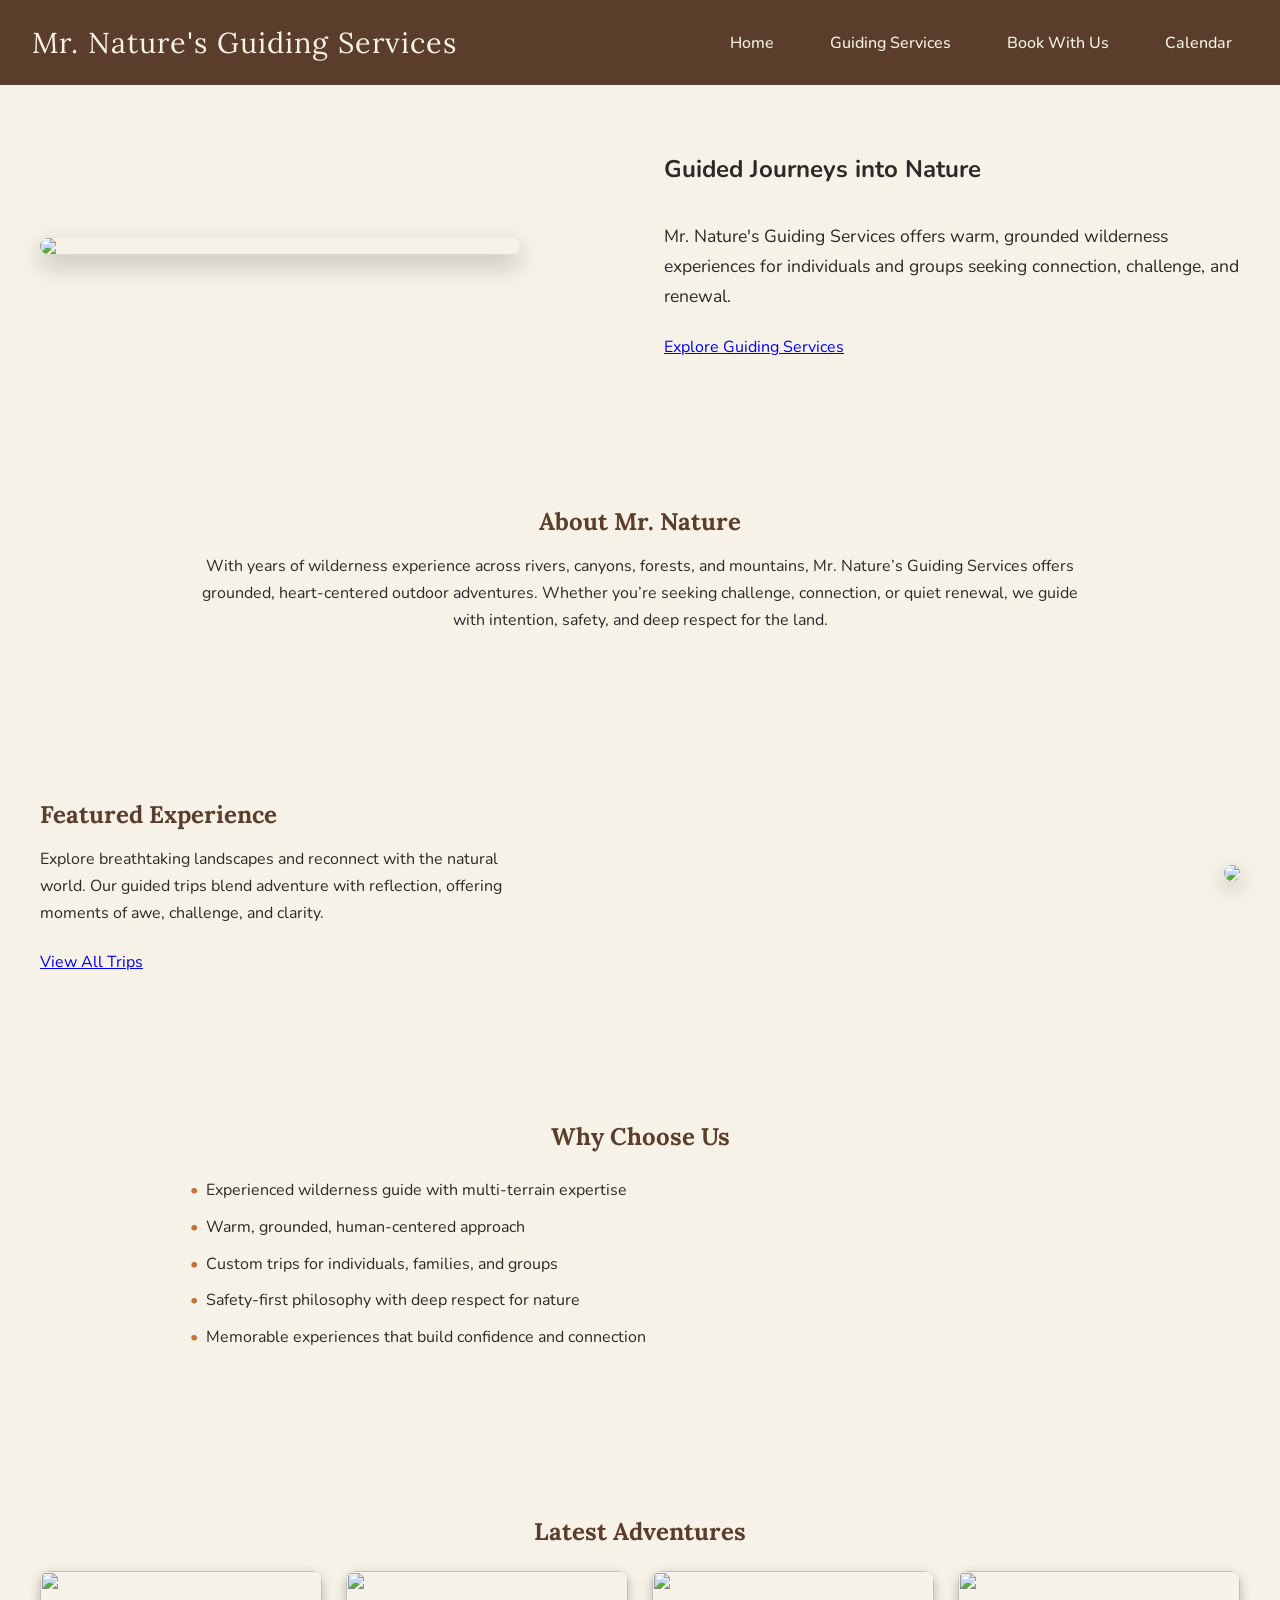
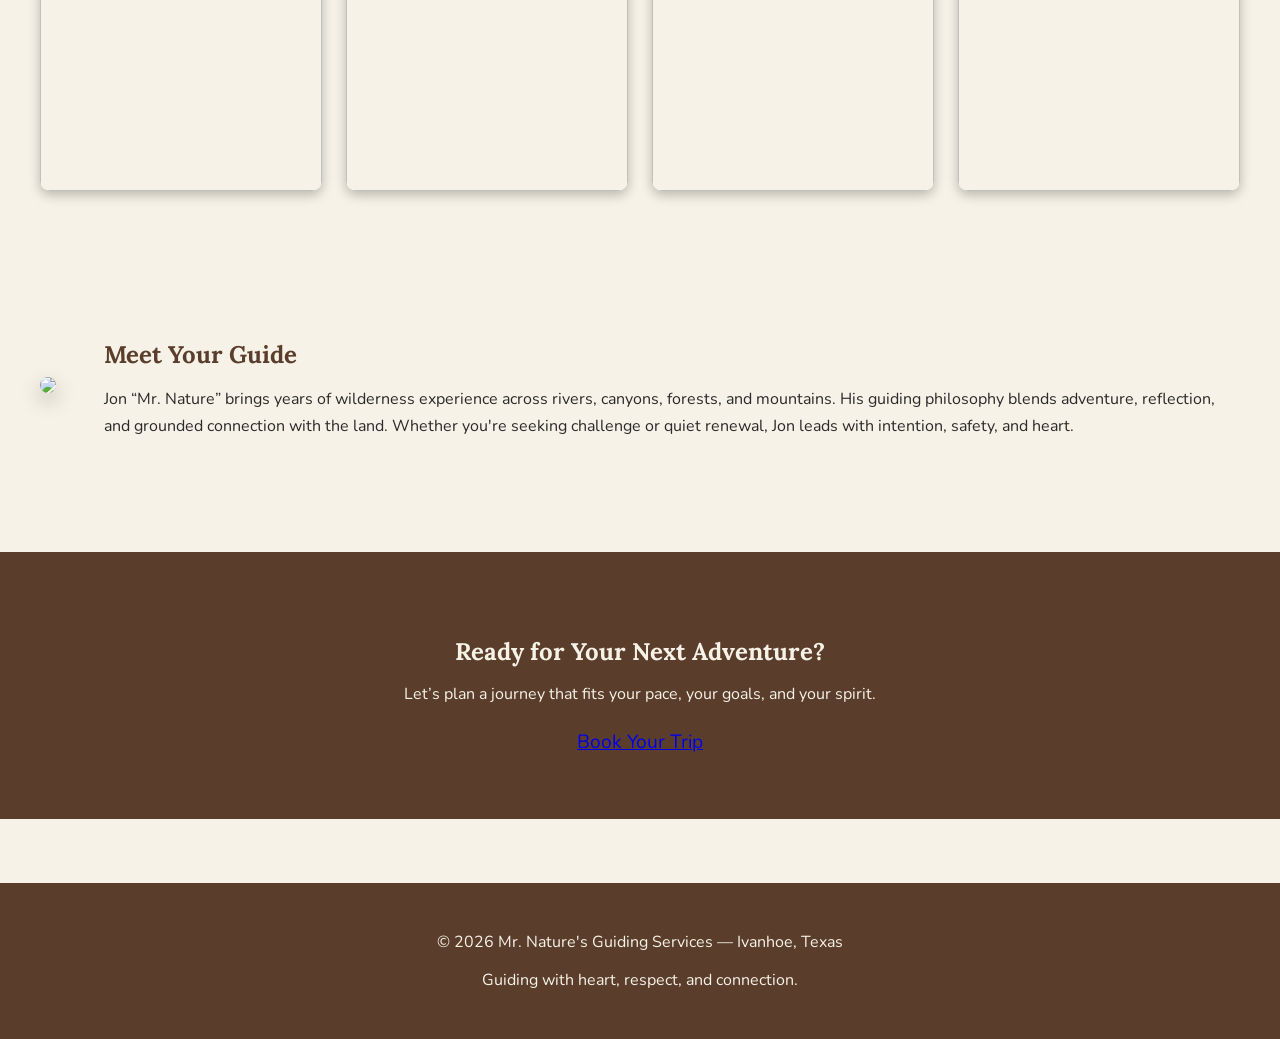
==== index.html @ 9bedf563 "Add files via upload" ====
<!DOCTYPE html>
<html lang="en">
<head>
    <meta charset="UTF-8">
    <meta name="viewport" content="width=device-width, initial-scale=1.0">
    <title>Mr. Nature's Guiding Services</title>

    <!-- Stylesheets -->
    <link rel="stylesheet" href="main.css">
    <style>
  
  :root {
    --clay: #C96F3A;
    --amber: #D89B2D;
    --warm-brown: #5A3E2B;
    --earth-olive: #7A8450;
    --cream: #F7F2E7;
    --charcoal: #2A2A2A;

    --font-header: 'Lora', serif;
    --font-body: 'Nunito', sans-serif;

    --space-1: 8px;
    --space-2: 16px;
    --space-3: 24px;
    --space-4: 32px;
    --space-5: 48px;
    --space-6: 64px;
  }
</style>
   <link href="https://fonts.googleapis.com/css2?family=Lora:wght@400;600&family=Nunito:wght@300;400;600&display=swap" rel="stylesheet">
</head>

<body>

<header class="header-warm">

    <nav class="main-nav">
        <div class="logo">Mr. Nature's Guiding Services</div>
        <ul class="nav-links">
            <li><a href="index.html">Home</a></li>
            <li><a href="guiding-services.html">Guiding Services</a></li>
            <li><a href="book.html">Book With Us</a></li>
            <li><a href="calendar.html">Calendar</a></li>
        </ul>
    </nav>
</header>
 <!-- Hero Section -->
  <section class="hero">
    <div class="hero-image-wrap">
      <img src="Assets/images/misc/Bee Flower.jpg" class="hero-image">
    </div>
    <div class="hero-content">
      <h1>Guided Journeys into Nature</h1>
      <p>Mr. Nature's Guiding Services offers warm, grounded wilderness experiences for individuals and groups seeking connection, challenge, and renewal.</p>
      <a href="guiding-services.html" class="btn-primary">Explore Guiding Services</a>
    </div>

    
  </section>
<section class="about">
  <h2>About Mr. Nature</h2>
  <p>
    With years of wilderness experience across rivers, canyons, forests, and mountains,
    Mr. Nature’s Guiding Services offers grounded, heart-centered outdoor adventures.
    Whether you’re seeking challenge, connection, or quiet renewal, we guide with
    intention, safety, and deep respect for the land.
  </p>
</section>
<section class="featured">
  <div class="featured-text">
    <h2>Featured Experience</h2>
    <p>
      Explore breathtaking landscapes and reconnect with the natural world.
      Our guided trips blend adventure with reflection, offering moments of awe,
      challenge, and clarity.
    </p>
    <a href="guiding-services.html" class="btn-primary">View All Trips</a>
  </div>

  <div class="featured-image-wrap">
    <img src="Assets/images/misc/Canoe Stack.jpg" class="featured-image">
  </div>
</section>
<section class="why-us">
  <h2>Why Choose Us</h2>
  <ul>
    <li>Experienced wilderness guide with multi‑terrain expertise</li>
    <li>Warm, grounded, human-centered approach</li>
    <li>Custom trips for individuals, families, and groups</li>
    <li>Safety-first philosophy with deep respect for nature</li>
    <li>Memorable experiences that build confidence and connection</li>
  </ul>
</section>
<section class="latest-adventures">
  <h2>Latest Adventures</h2>

  <div class="adventure-grid">
    <img src="Assets/images/misc/Grand Canyon Crew 1.jpg">
    <img src="Assets/images/misc/IMG_3882.JPEG">
    <img src="Assets/images/misc/IMG_3748.JPEG">
    <img src="Assets/images/misc/IMG_2224.JPEG">
  </div>
</section>
<section class="meet-guide">
  <div class="guide-image-wrap">
    <img src="Assets/images/misc/Water Canyon Headshot.jpg"  class="guide-image">
  </div>

  <div class="guide-text">
    <h2>Meet Your Guide</h2>
    <p>
      Jon “Mr. Nature” brings years of wilderness experience across rivers, canyons,
      forests, and mountains. His guiding philosophy blends adventure, reflection,
      and grounded connection with the land. Whether you're seeking challenge or
      quiet renewal, Jon leads with intention, safety, and heart.
    </p>
  </div>
</section>
<section class="cta-booking">
  <h2>Ready for Your Next Adventure?</h2>
  <p>Let’s plan a journey that fits your pace, your goals, and your spirit.</p>
  <a href="book.html" class="btn-primary cta-button">Book Your Trip</a>
</section>
<footer class="site-footer">
  <p>© 2026 Mr. Nature's Guiding Services — Ivanhoe, Texas</p>
  <p>Guiding with heart, respect, and connection.</p>
</footer>

</body>
</html>
---- main.css ----
/* ====== GLOBAL STYLES ====== */
body {
  margin: 0;
  font-family: var(--font-body);
  background: var(--cream);
  color: var(--charcoal);
}

/* ====== HEADER ====== */
header.header-warm {
  background: var(--warm-brown);
  padding: var(--space-3) var(--space-4);
  color: var(--cream);
}

/* ====== NAVIGATION ====== */
.main-nav {
  display: flex;
  justify-content: space-between;
  align-items: center;
}

.logo {
  font-family: var(--font-header);
  font-size: 1.8rem;
  color: var(--cream);
  letter-spacing: 1px;
}

.nav-links {
  list-style: none;
  display: flex;
  gap: var(--space-3);
  margin: 0;
  padding: 0;
}

.nav-links li a {
  font-family: var(--font-body);
  color: var(--cream);
  text-decoration: none;
  font-size: 1rem;
  font-weight: 500;
  padding: var(--space-1) var(--space-2);
  border-radius: 6px;
  transition: background 0.3s ease, color 0.3s ease;
}

.nav-links li a:hover {
  background: var(--clay);
  color: var(--cream);
}
/* ====== HERO SECTION ====== */
.hero {
  display: flex;
  align-items: center;
  justify-content: flex-start;
  max-width: 1200px;
  margin: 0 auto;
  padding: var(--space-5) var(--space-4);
  gap: var(--space-5);
}

.hero-image-wrap {
  flex: 1;
  display: flex;
  justify-content: flex-start;
}

.hero-image {
  width: 100%;
  max-width: 480px;
  max-height: 360px;
  object-fit: cover;
  border-radius: 12px;
  box-shadow: 0 10px 25px rgba(0,0,0,0.25);
}

.hero-content {
  flex: 1;
  display: flex;
  flex-direction: column;
  justify-content: flex-start;
}

.hero-title {
  font-family: var(--font-header);
  font-size: 2.6rem;
  color: var(--warm-brown);
  margin-bottom: var(--space-2);
}

.hero-content p {
  font-family: var(--font-body);
  font-size: 1.1rem;
  line-height: 1.7;
  margin-bottom: var(--space-3);
  color: var(--charcoal);
}
/* ====== ABOUT SECTION ====== */
.about {
  max-width: 900px;
  margin: var(--space-5) auto;
  padding: var(--space-4);
  text-align: center;
}

.about h2 {
  font-family: var(--font-header);
  color: var(--warm-brown);
  margin-bottom: var(--space-2);
}

.about p {
  font-family: var(--font-body);
  line-height: 1.7;
  color: var(--charcoal);
}


/* ====== FEATURED SECTION ====== */
.featured {
  display: flex;
  align-items: center;
  justify-content: space-between;
  max-width: 1200px;
  margin: var(--space-6) auto;
  padding: var(--space-4);
  gap: var(--space-4);
}

.featured-text {
  max-width: 500px;
}

.featured-text h2 {
  font-family: var(--font-header);
  color: var(--warm-brown);
  margin-bottom: var(--space-2);
}

.featured-text p {
  font-family: var(--font-body);
  line-height: 1.7;
  margin-bottom: var(--space-3);
}

.featured-image {
  max-width: 100%;
  max-height: 360px;
  object-fit: cover;
  border-radius: 12px;
  box-shadow: 0 8px 20px rgba(0,0,0,0.25);
}


/* ====== WHY US SECTION ====== */
.why-us {
  max-width: 900px;
  margin: var(--space-6) auto;
  padding: var(--space-4);
}

.why-us h2 {
  font-family: var(--font-header);
  color: var(--warm-brown);
  margin-bottom: var(--space-3);
  text-align: center;
}

.why-us ul {
  list-style: none;
  padding: 0;
  font-family: var(--font-body);
  line-height: 1.8;
}

.why-us li {
  margin-bottom: var(--space-1);
  padding-left: var(--space-2);
  position: relative;
}

.why-us li::before {
  content: "•";
  color: var(--clay);
  position: absolute;
  left: 0;
}
.latest-adventures {
  max-width: 1200px;
  margin: var(--space-6) auto;
  padding: var(--space-4);
  text-align: center;
}

.latest-adventures h2 {
  font-family: var(--font-header);
  color: var(--warm-brown);
  margin-bottom: var(--space-3);
}

.adventure-grid {
  display: grid;
  grid-template-columns: repeat(auto-fill, minmax(280px, 1fr));
  gap: var(--space-3);
}

.adventure-grid img {
  width: 100%;
  height: 220px;
  object-fit: cover;
  border-radius: 10px;
  box-shadow: 0 4px 12px rgba(0,0,0,0.25);
}
.meet-guide {
  max-width: 1200px;
  margin: var(--space-6) auto;
  padding: var(--space-4);
  display: flex;
  align-items: center;
  gap: var(--space-5);
}

.guide-image {
  width: 100%;
  max-width: 360px;
  border-radius: 12px;
  box-shadow: 0 8px 20px rgba(0,0,0,0.25);
}

.guide-text h2 {
  font-family: var(--font-header);
  color: var(--warm-brown);
  margin-bottom: var(--space-2);
}

.guide-text p {
  font-family: var(--font-body);
  line-height: 1.7;
  color: var(--charcoal);
}
.cta-booking {
  text-align: center;
  background: var(--earth-olive);
  color: var(--cream);
  padding: var(--space-6) var(--space-4);
  margin-top: var(--space-6);
}

.cta-booking h2 {
  font-family: var(--font-header);
  margin-bottom: var(--space-2);
}

.cta-booking p {
  font-family: var(--font-body);
  margin-bottom: var(--space-3);
}

.cta-button {
  padding: var(--space-2) var(--space-4);
  font-size: 1.2rem;
}
.site-footer {
  text-align: center;
  padding: var(--space-4);
  background: var(--warm-brown);
  color: var(--cream);
  margin-top: var(--space-6);
  font-family: var(--font-body);
}
/* SERVICES HERO */
.services-hero {
  text-align: center;
  padding: var(--space-5);
  background: var(--earth-olive);
  color: var(--cream);
}

.services-hero h1 {
  font-family: var(--font-header);
  font-size: 2.6rem;
  margin-bottom: var(--space-2);
}

.services-hero p {
  font-family: var(--font-body);
  font-size: 1.2rem;
}

/* SERVICE BLOCKS */
.service-block {
  max-width: 1200px;
  margin: var(--space-6) auto;
  padding: var(--space-4);
  display: flex;
  gap: var(--space-5);
  align-items: center;
}

.service-image-wrap {
  flex: 1;
}

.service-image {
  width: 100%;
  max-width: 360px;
  border-radius: 12px;
  box-shadow: 0 8px 20px rgba(0,0,0,0.25);
}

.service-text {
  flex: 2;
}

.service-text h2 {
  font-family: var(--font-header);
  color: var(--warm-brown);
  margin-bottom: var(--space-2);
}

.service-text p {
  font-family: var(--font-body);
  line-height: 1.7;
  margin-bottom: var(--space-3);
}

/* PRICING TABLE */
.pricing-table {
  width: 100%;
  border-collapse: collapse;
  margin-bottom: var(--space-3);
}

.pricing-table th,
.pricing-table td {
  border: 1px solid var(--earth-olive);
  padding: var(--space-2);
  text-align: left;
}

.pricing-table th {
  background: var(--earth-olive);
  color: var(--cream);
}

/* CTA (shared) */
.cta-booking {
  text-align: center;
  background: var(--warm-brown);
  color: var(--cream);
  padding: var(--space-6) var(--space-4);
  margin-top: var(--space-6);
}

.cta-booking h2 {
  font-family: var(--font-header);
  margin-bottom: var(--space-2);
}

.cta-booking p {
  font-family: var(--font-body);
  margin-bottom: var(--space-3);
}

.cta-button {
  padding: var(--space-2) var(--space-4);
  font-size: 1.2rem;
}
/* ====== BOOKING PAGE ====== */

.booking-hero {
  text-align: center;
  padding: var(--space-6) var(--space-4);
  background: var(--earth-olive);
  color: var(--cream);
  border-bottom: 4px solid var(--warm-brown);
}

.booking-intro {
  max-width: 900px;
  margin: var(--space-5) auto;
  padding: var(--space-4);
  text-align: center;
  font-family: var(--font-body);
  line-height: 1.7;
  color: var(--charcoal);
}

.booking-form-section {
  max-width: 900px;
  margin: var(--space-6) auto;
  padding: var(--space-4);
  background: var(--cream);
  border-radius: 12px;
  box-shadow: 0 6px 18px rgba(0,0,0,0.12);
}

.booking-form h2 {
  font-family: var(--font-header);
  color: var(--warm-brown);
  margin-bottom: var(--space-3);
}

.booking-form label {
  display: block;
  margin-top: var(--space-3);
  font-weight: 600;
  color: var(--warm-brown);
}

.booking-form input,
.booking-form select,
.booking-form textarea {
  width: 100%;
  padding: var(--space-2);
  margin-top: var(--space-1);
  border: 2px solid var(--earth-olive);
  border-radius: 8px;
  font-family: var(--font-body);
  background: var(--cream);
}

.booking-form button {
  margin-top: var(--space-4);
  padding: var(--space-2) var(--space-4);
  font-size: 1.2rem;
}
/* ====== CALENDAR PAGE ====== */

.calendar-hero {
  text-align: center;
  padding: var(--space-6) var(--space-4);
  background: var(--earth-olive);
  color: var(--cream);
  border-bottom: 4px solid var(--warm-brown);
}

.calendar-intro {
  max-width: 900px;
  margin: var(--space-5) auto;
  padding: var(--space-4);
  text-align: center;
  font-family: var(--font-body);
  line-height: 1.7;
}

.calendar-legend {
  max-width: 600px;
  margin: var(--space-4) auto;
  padding: var(--space-4);
  background: var(--cream);
  border-radius: 12px;
  box-shadow: 0 6px 18px rgba(0,0,0,0.12);
}

.calendar-legend h2 {
  font-family: var(--font-header);
  color: var(--warm-brown);
  margin-bottom: var(--space-2);
}

.calendar-legend ul {
  list-style: none;
  padding: 0;
  line-height: 2;
}

.cal-dot {
  display: inline-block;
  width: 14px;
  height: 14px;
  border-radius: 50%;
  margin-right: var(--space-1);
}

.available { background: var(--earth-olive); }
.pending   { background: var(--amber); }
.booked    { background: var(--clay); }

.calendar-grid-section {
  max-width: 1200px;
  margin: var(--space-6) auto;
  padding: var(--space-4);
}

.calendar-grid-section h2 {
  font-family: var(--font-header);
  color: var(--warm-brown);
  text-align: center;
  margin-bottom: var(--space-4);
}

.calendar-grid {
  display: grid;
  grid-template-columns: repeat(auto-fill, minmax(320px, 1fr));
  gap: var(--space-4);
}

.calendar-month {
  background: var(--cream);
  padding: var(--space-4);
  border-radius: 12px;
  box-shadow: 0 6px 18px rgba(0,0,0,0.12);
}

.calendar-month h3 {
  font-family: var(--font-header);
  color: var(--warm-brown);
  margin-bottom: var(--space-3);
  text-align: center;
}

.month-days {
  display: grid;
  grid-template-columns: repeat(7, 1fr);
  gap: var(--space-1);
}

.day {
  padding: var(--space-2);
  text-align: center;
  border-radius: 8px;
  font-weight: 600;
  color: var(--cream);
}

.day.available { background: var(--earth-olive); }
.day.pending   { background: var(--amber); }
.day.booked    { background: var(--clay); }
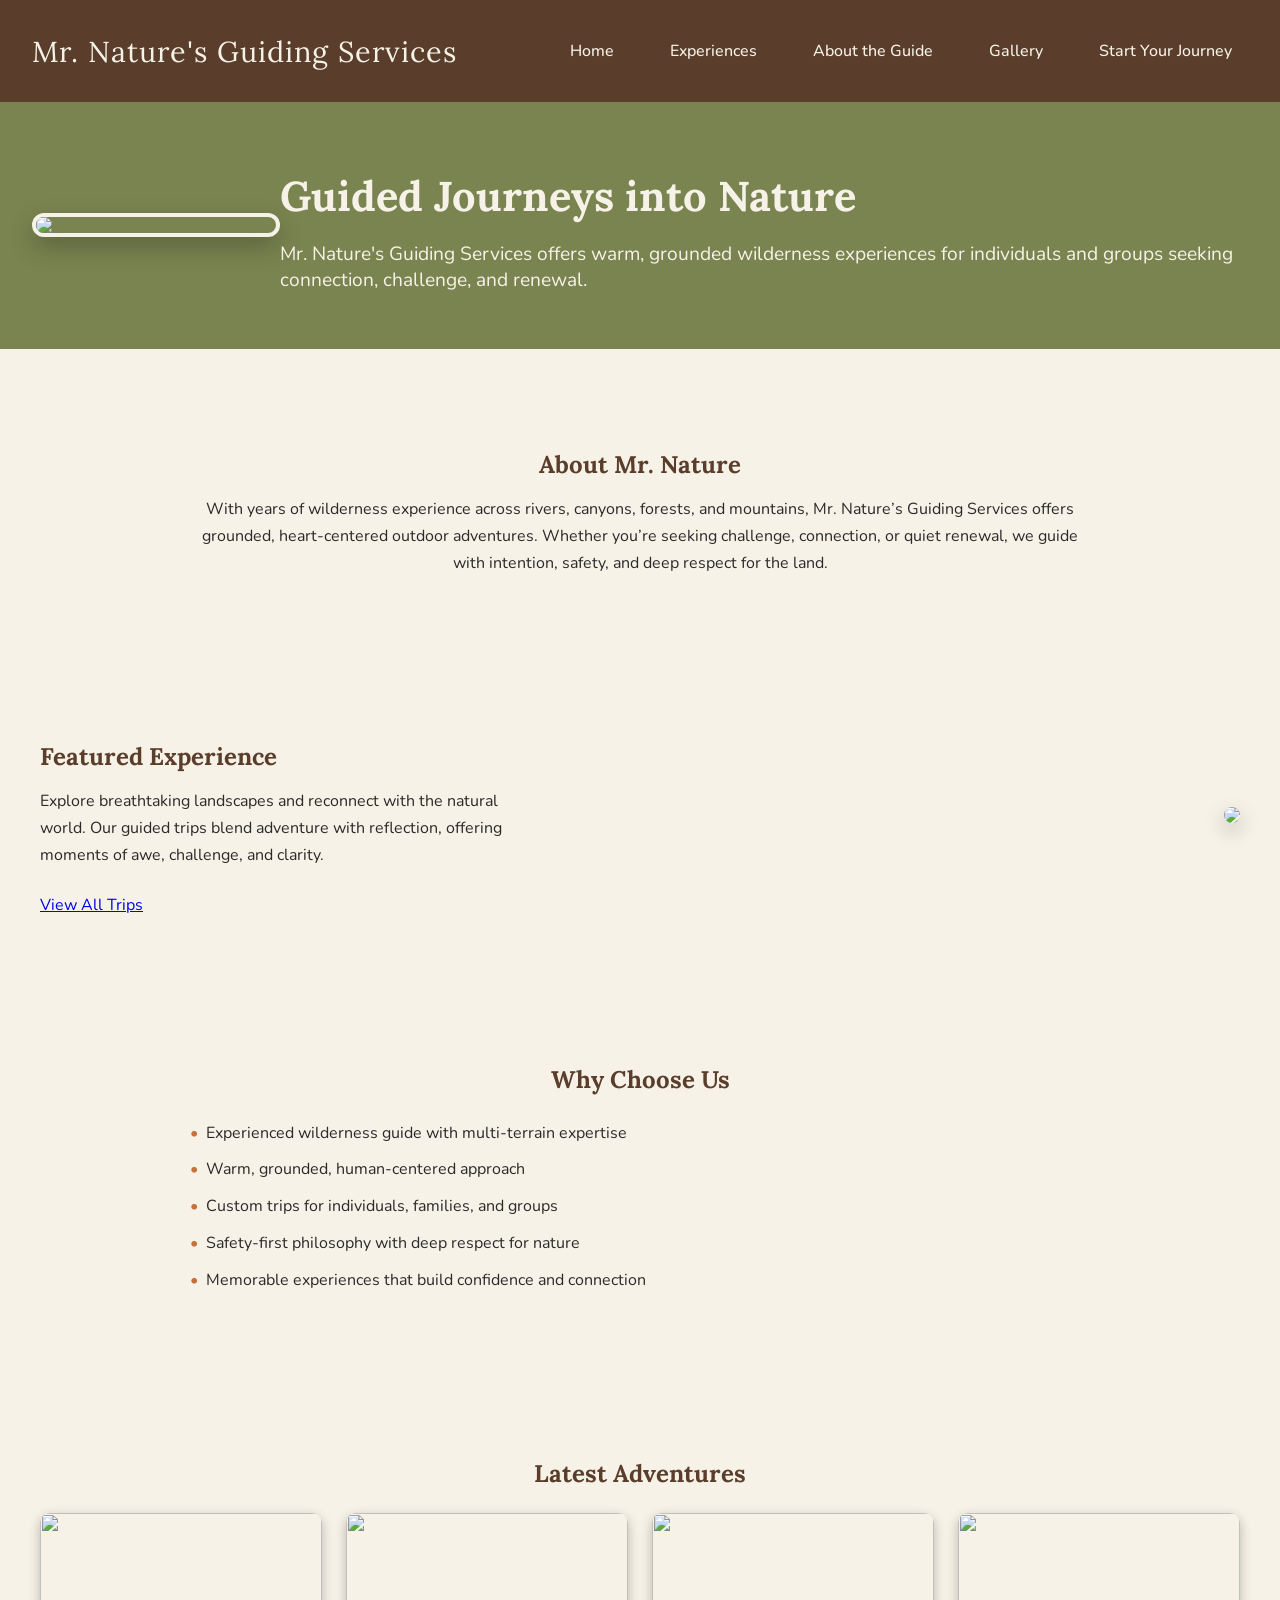
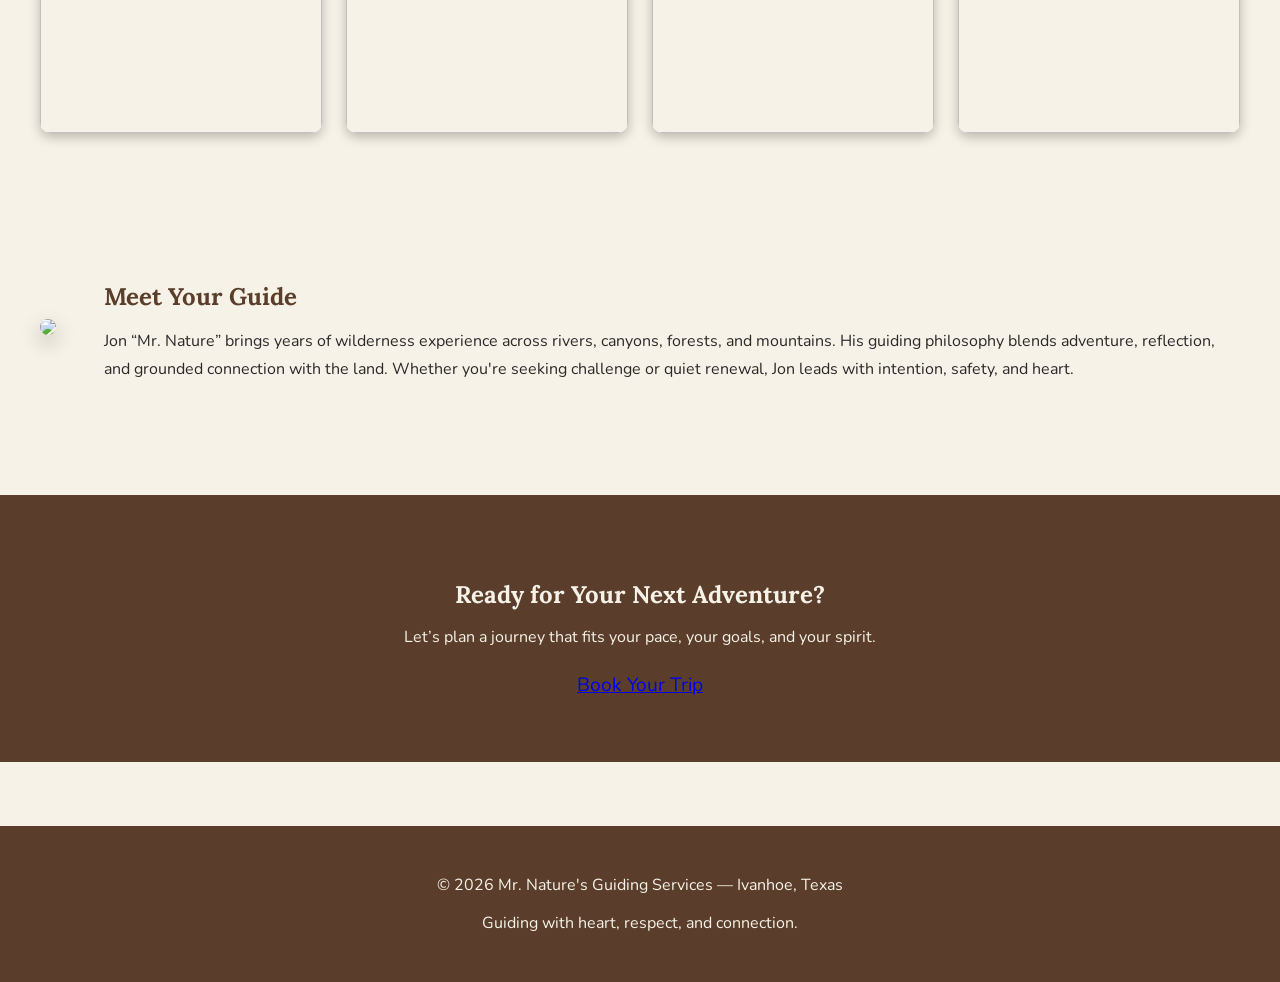
==== commit 89fb22aa: "Add files via upload" ====
--- a/index.html
+++ b/index.html
@@ -36,28 +36,26 @@
 <header class="header-warm">
 
     <nav class="main-nav">
-        <div class="logo">Mr. Nature's Guiding Services</div>
-        <ul class="nav-links">
-            <li><a href="index.html">Home</a></li>
-            <li><a href="guiding-services.html">Guiding Services</a></li>
-            <li><a href="book.html">Book With Us</a></li>
-            <li><a href="calendar.html">Calendar</a></li>
-        </ul>
-    </nav>
+    <div class="logo">Mr. Nature's Guiding Services</div>
+    <ul class="nav-links">
+        <li><a href="index.html">Home</a></li>
+        <li><a href="guiding-services.html">Experiences</a></li>
+        <li><a href="about.html">About the Guide</a></li>
+        <li><a href="photos.html">Gallery</a></li>
+        <li><a href="book.html">Start Your Journey</a></li>
+    </ul>
+</nav>
+
 </header>
  <!-- Hero Section -->
   <section class="hero">
-    <div class="hero-image-wrap">
-      <img src="Assets/images/misc/Bee Flower.jpg" class="hero-image">
-    </div>
-    <div class="hero-content">
-      <h1>Guided Journeys into Nature</h1>
-      <p>Mr. Nature's Guiding Services offers warm, grounded wilderness experiences for individuals and groups seeking connection, challenge, and renewal.</p>
-      <a href="guiding-services.html" class="btn-primary">Explore Guiding Services</a>
-    </div>
+  <img src="Assets/images/misc/Bee Flower.jpg" class="hero-image">
 
-    
-  </section>
+  <div class="hero-content">
+    <h1>Guided Journeys into Nature</h1>
+    <p>Mr. Nature's Guiding Services offers warm, grounded wilderness experiences for individuals and groups seeking connection, challenge, and renewal.</p>
+  </div>
+</section>
 <section class="about">
   <h2>About Mr. Nature</h2>
   <p>
--- a/main.css
+++ b/main.css
@@ -31,9 +31,9 @@
   list-style: none;
   display: flex;
   gap: var(--space-3);
-  margin: 0;
-  padding: 0;
-}
+  flex-wrap: wrap;
+}
+
 
 .nav-links li a {
   font-family: var(--font-body);
@@ -51,51 +51,39 @@
   color: var(--cream);
 }
 /* ====== HERO SECTION ====== */
+
 .hero {
   display: flex;
   align-items: center;
   justify-content: flex-start;
-  max-width: 1200px;
-  margin: 0 auto;
-  padding: var(--space-5) var(--space-4);
-  gap: var(--space-5);
-}
-
-.hero-image-wrap {
-  flex: 1;
-  display: flex;
-  justify-content: flex-start;
+  gap: var(--space-0);
+  padding: var(--space-4) var(--space-4);
+  background: var(--earth-olive);
+  color: var(--cream);
+}
+
+.hero h1 {
+  font-family: var(--font-header);
+  font-size: 2.6rem;
+  margin-bottom: var(--space-2);
+  color: var(--cream);
+}
+
+.hero p {
+  font-family: var(--font-body);
+  font-size: 1.2rem;
+  margin-bottom: var(--space-3);
+  color: var(--cream);
 }
 
 .hero-image {
   width: 100%;
-  max-width: 480px;
-  max-height: 360px;
+  max-width: 240px;
+  max-height: 173.3px;
   object-fit: cover;
   border-radius: 12px;
+  border: 4px solid var(--cream);
   box-shadow: 0 10px 25px rgba(0,0,0,0.25);
-}
-
-.hero-content {
-  flex: 1;
-  display: flex;
-  flex-direction: column;
-  justify-content: flex-start;
-}
-
-.hero-title {
-  font-family: var(--font-header);
-  font-size: 2.6rem;
-  color: var(--warm-brown);
-  margin-bottom: var(--space-2);
-}
-
-.hero-content p {
-  font-family: var(--font-body);
-  font-size: 1.1rem;
-  line-height: 1.7;
-  margin-bottom: var(--space-3);
-  color: var(--charcoal);
 }
 /* ====== ABOUT SECTION ====== */
 .about {
@@ -240,28 +228,7 @@
   line-height: 1.7;
   color: var(--charcoal);
 }
-.cta-booking {
-  text-align: center;
-  background: var(--earth-olive);
-  color: var(--cream);
-  padding: var(--space-6) var(--space-4);
-  margin-top: var(--space-6);
-}
-
-.cta-booking h2 {
-  font-family: var(--font-header);
-  margin-bottom: var(--space-2);
-}
-
-.cta-booking p {
-  font-family: var(--font-body);
-  margin-bottom: var(--space-3);
-}
-
-.cta-button {
-  padding: var(--space-2) var(--space-4);
-  font-size: 1.2rem;
-}
+
 .site-footer {
   text-align: center;
   padding: var(--space-4);
@@ -375,7 +342,6 @@
   padding: var(--space-6) var(--space-4);
   background: var(--earth-olive);
   color: var(--cream);
-  border-bottom: 4px solid var(--warm-brown);
 }
 
 .booking-intro {
@@ -427,105 +393,60 @@
   padding: var(--space-2) var(--space-4);
   font-size: 1.2rem;
 }
-/* ====== CALENDAR PAGE ====== */
-
-.calendar-hero {
-  text-align: center;
-  padding: var(--space-6) var(--space-4);
-  background: var(--earth-olive);
-  color: var(--cream);
-  border-bottom: 4px solid var(--warm-brown);
-}
-
-.calendar-intro {
-  max-width: 900px;
-  margin: var(--space-5) auto;
-  padding: var(--space-4);
-  text-align: center;
-  font-family: var(--font-body);
-  line-height: 1.7;
-}
-
-.calendar-legend {
-  max-width: 600px;
-  margin: var(--space-4) auto;
-  padding: var(--space-4);
-  background: var(--cream);
-  border-radius: 12px;
-  box-shadow: 0 6px 18px rgba(0,0,0,0.12);
-}
-
-.calendar-legend h2 {
-  font-family: var(--font-header);
-  color: var(--warm-brown);
-  margin-bottom: var(--space-2);
-}
-
-.calendar-legend ul {
-  list-style: none;
-  padding: 0;
-  line-height: 2;
-}
-
-.cal-dot {
-  display: inline-block;
-  width: 14px;
-  height: 14px;
-  border-radius: 50%;
-  margin-right: var(--space-1);
-}
-
-.available { background: var(--earth-olive); }
-.pending   { background: var(--amber); }
-.booked    { background: var(--clay); }
-
-.calendar-grid-section {
-  max-width: 1200px;
-  margin: var(--space-6) auto;
-  padding: var(--space-4);
-}
-
-.calendar-grid-section h2 {
-  font-family: var(--font-header);
-  color: var(--warm-brown);
-  text-align: center;
-  margin-bottom: var(--space-4);
-}
-
-.calendar-grid {
-  display: grid;
-  grid-template-columns: repeat(auto-fill, minmax(320px, 1fr));
-  gap: var(--space-4);
-}
-
-.calendar-month {
-  background: var(--cream);
-  padding: var(--space-4);
-  border-radius: 12px;
-  box-shadow: 0 6px 18px rgba(0,0,0,0.12);
-}
-
-.calendar-month h3 {
-  font-family: var(--font-header);
-  color: var(--warm-brown);
-  margin-bottom: var(--space-3);
-  text-align: center;
-}
-
-.month-days {
-  display: grid;
-  grid-template-columns: repeat(7, 1fr);
-  gap: var(--space-1);
-}
-
-.day {
-  padding: var(--space-2);
-  text-align: center;
-  border-radius: 8px;
-  font-weight: 600;
-  color: var(--cream);
-}
-
-.day.available { background: var(--earth-olive); }
-.day.pending   { background: var(--amber); }
-.day.booked    { background: var(--clay); }
+/* ====== About PAGE ====== */
+.about-hero {
+  text-align: center;
+  padding: var(--space-5);
+  background: var(--earth-olive);
+  color: var(--cream);
+}
+
+.about-hero-image {
+  width: 100%;
+  max-width: 240px;
+  max-height: 173.3px;
+  object-fit: cover;
+  border-radius: 12px;
+  border: 4px solid var(--cream);
+  box-shadow: 0 10px 25px rgba(0,0,0,0.25);
+}
+
+.about-hero h1 {
+  font-family: var(--font-header);
+  font-size: 2.6rem;
+  margin-bottom: var(--space-2);
+}
+
+.about-hero p {
+  font-family: var(--font-body);
+  font-size: 1.2rem;
+}
+
+/* ====== Photos PAGE ====== */
+.photos-hero {
+  text-align: center;
+  padding: var(--space-5);
+  background: var(--earth-olive);
+  color: var(--cream);
+}
+
+.photos-hero-image {
+  width: 100%;
+  max-width: 240px;
+  max-height: 173.3px;
+  object-fit: cover;
+  border-radius: 12px;
+  border: 4px solid var(--cream);
+  box-shadow: 0 10px 25px rgba(0,0,0,0.25);
+}
+
+.photos-hero h1 {
+  font-family: var(--font-header);
+  font-size: 2.6rem;
+  margin-bottom: var(--space-2);
+}
+
+.photos-hero p {
+  font-family: var(--font-body);
+  font-size: 1.2rem;
+}
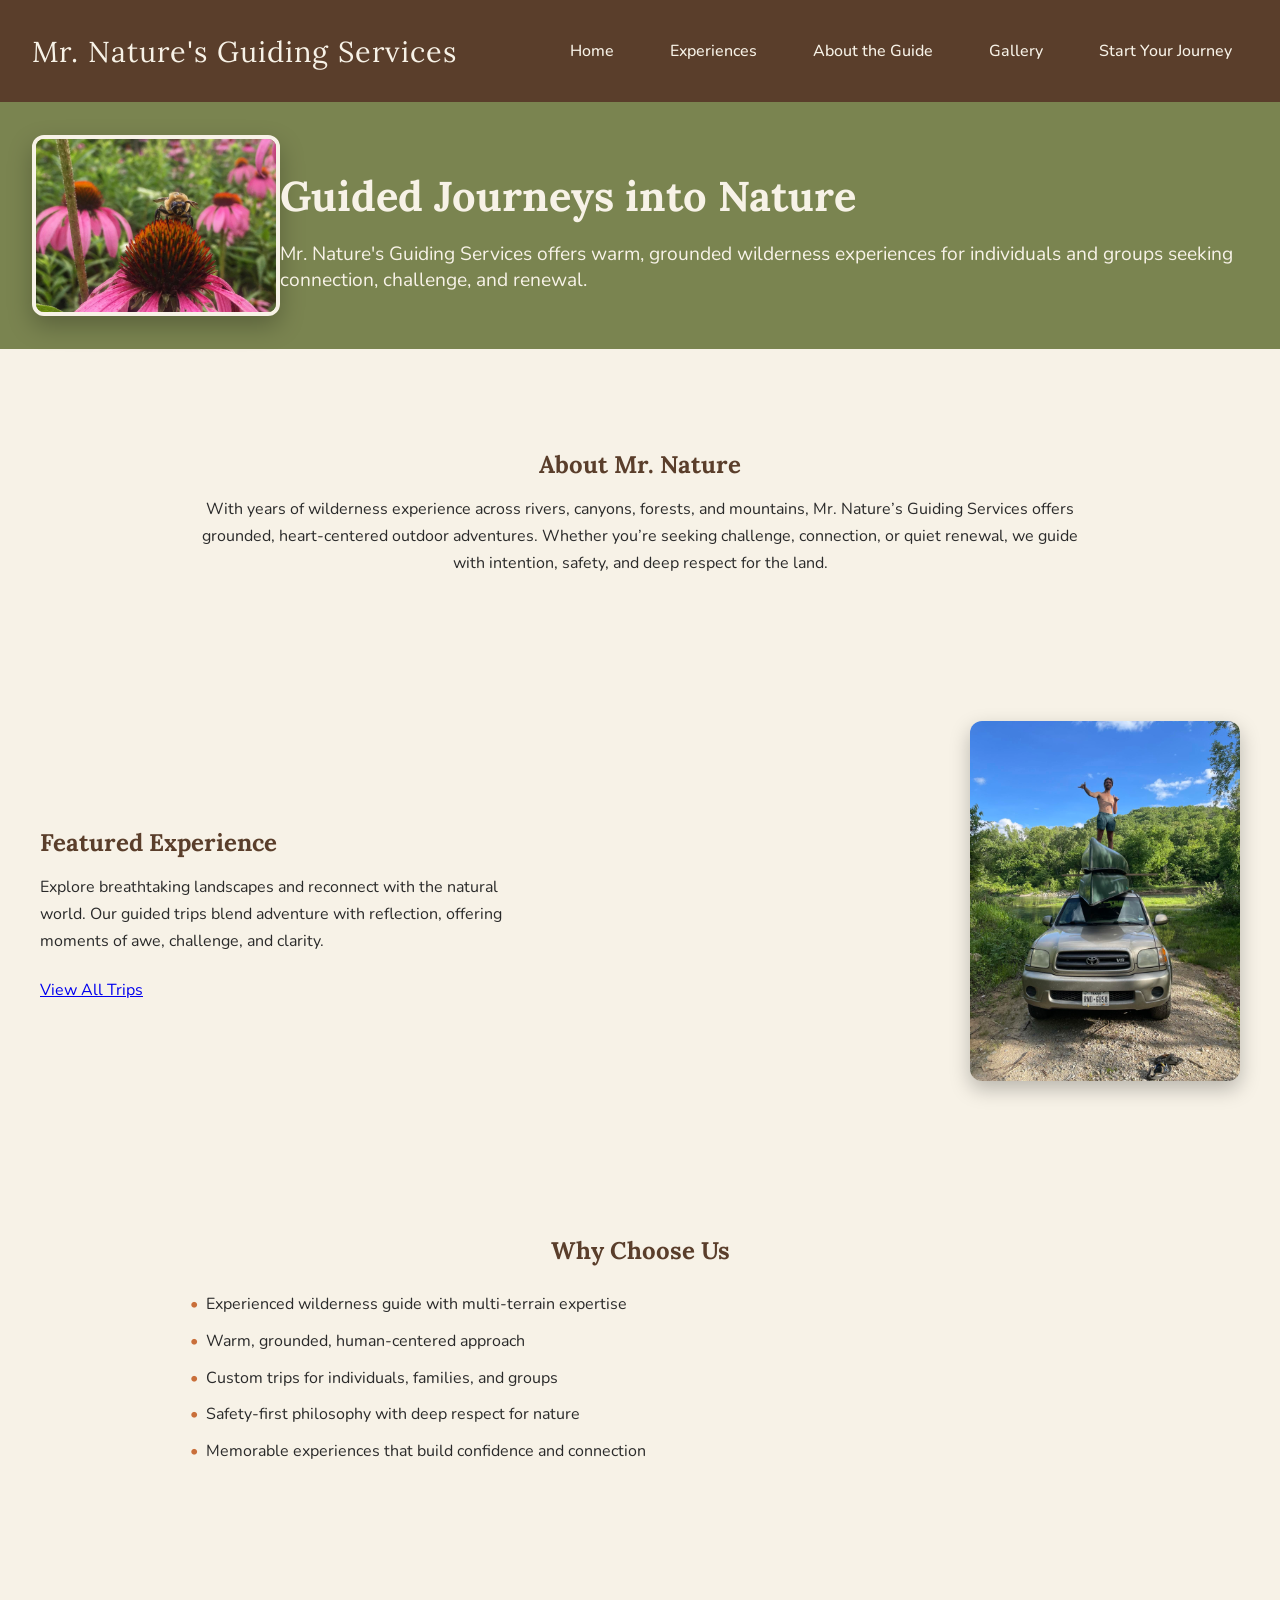
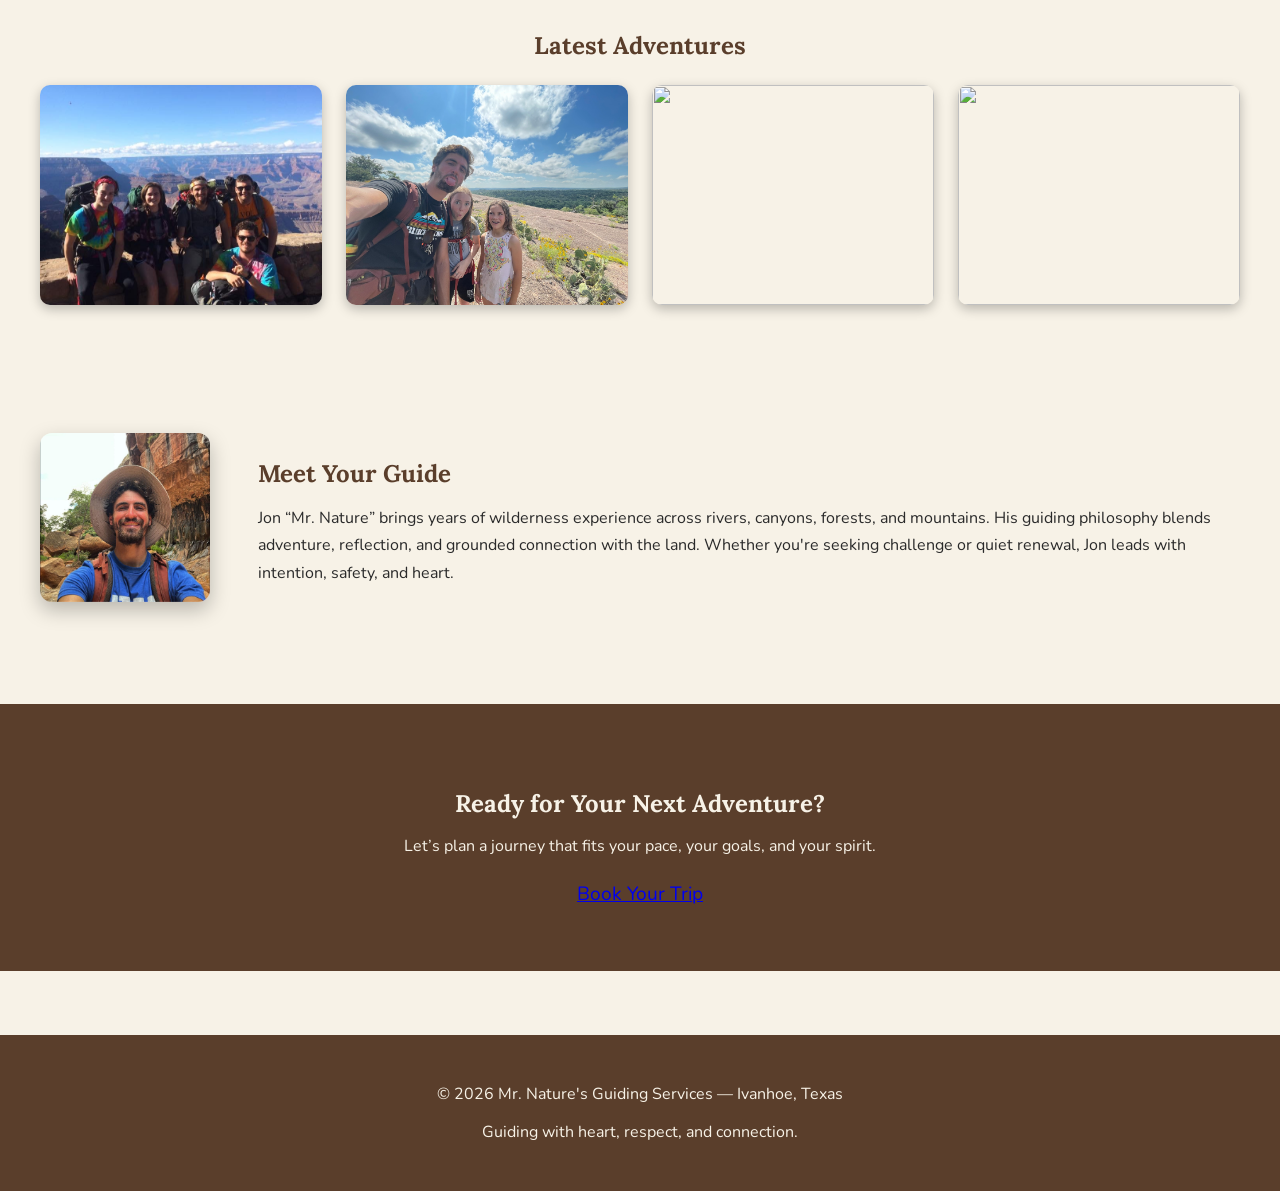
==== commit 825a0537: "Fix HTML encoding issues in index.html" ====
--- a/index.html
+++ b/index.html
@@ -49,7 +49,7 @@
 </header>
  <!-- Hero Section -->
   <section class="hero">
-  <img src="Assets/images/misc/Bee Flower.jpg" class="hero-image">
+  <img src="Bee Flower.jpg" class="hero-image">
 
   <div class="hero-content">
     <h1>Guided Journeys into Nature</h1>
@@ -77,7 +77,7 @@
   </div>
 
   <div class="featured-image-wrap">
-    <img src="Assets/images/misc/Canoe Stack.jpg" class="featured-image">
+    <img src="Canoe Stack.jpg" class="featured-image">
   </div>
 </section>
 <section class="why-us">
@@ -94,15 +94,15 @@
   <h2>Latest Adventures</h2>
 
   <div class="adventure-grid">
-    <img src="Assets/images/misc/Grand Canyon Crew 1.jpg">
-    <img src="Assets/images/misc/IMG_3882.JPEG">
-    <img src="Assets/images/misc/IMG_3748.JPEG">
-    <img src="Assets/images/misc/IMG_2224.JPEG">
+    <img src="Grand Canyon Crew 1.jpg">
+    <img src="IMG_3882.JPEG">
+    <img src="IMG_3748.JPEG">
+    <img src="IMG_2224.JPEG">
   </div>
 </section>
 <section class="meet-guide">
   <div class="guide-image-wrap">
-    <img src="Assets/images/misc/Water Canyon Headshot.jpg"  class="guide-image">
+    <img src="Water Canyon Headshot.jpg"  class="guide-image">
   </div>
 
   <div class="guide-text">
@@ -126,4 +126,4 @@
 </footer>
 
 </body>
-</html>+</html>
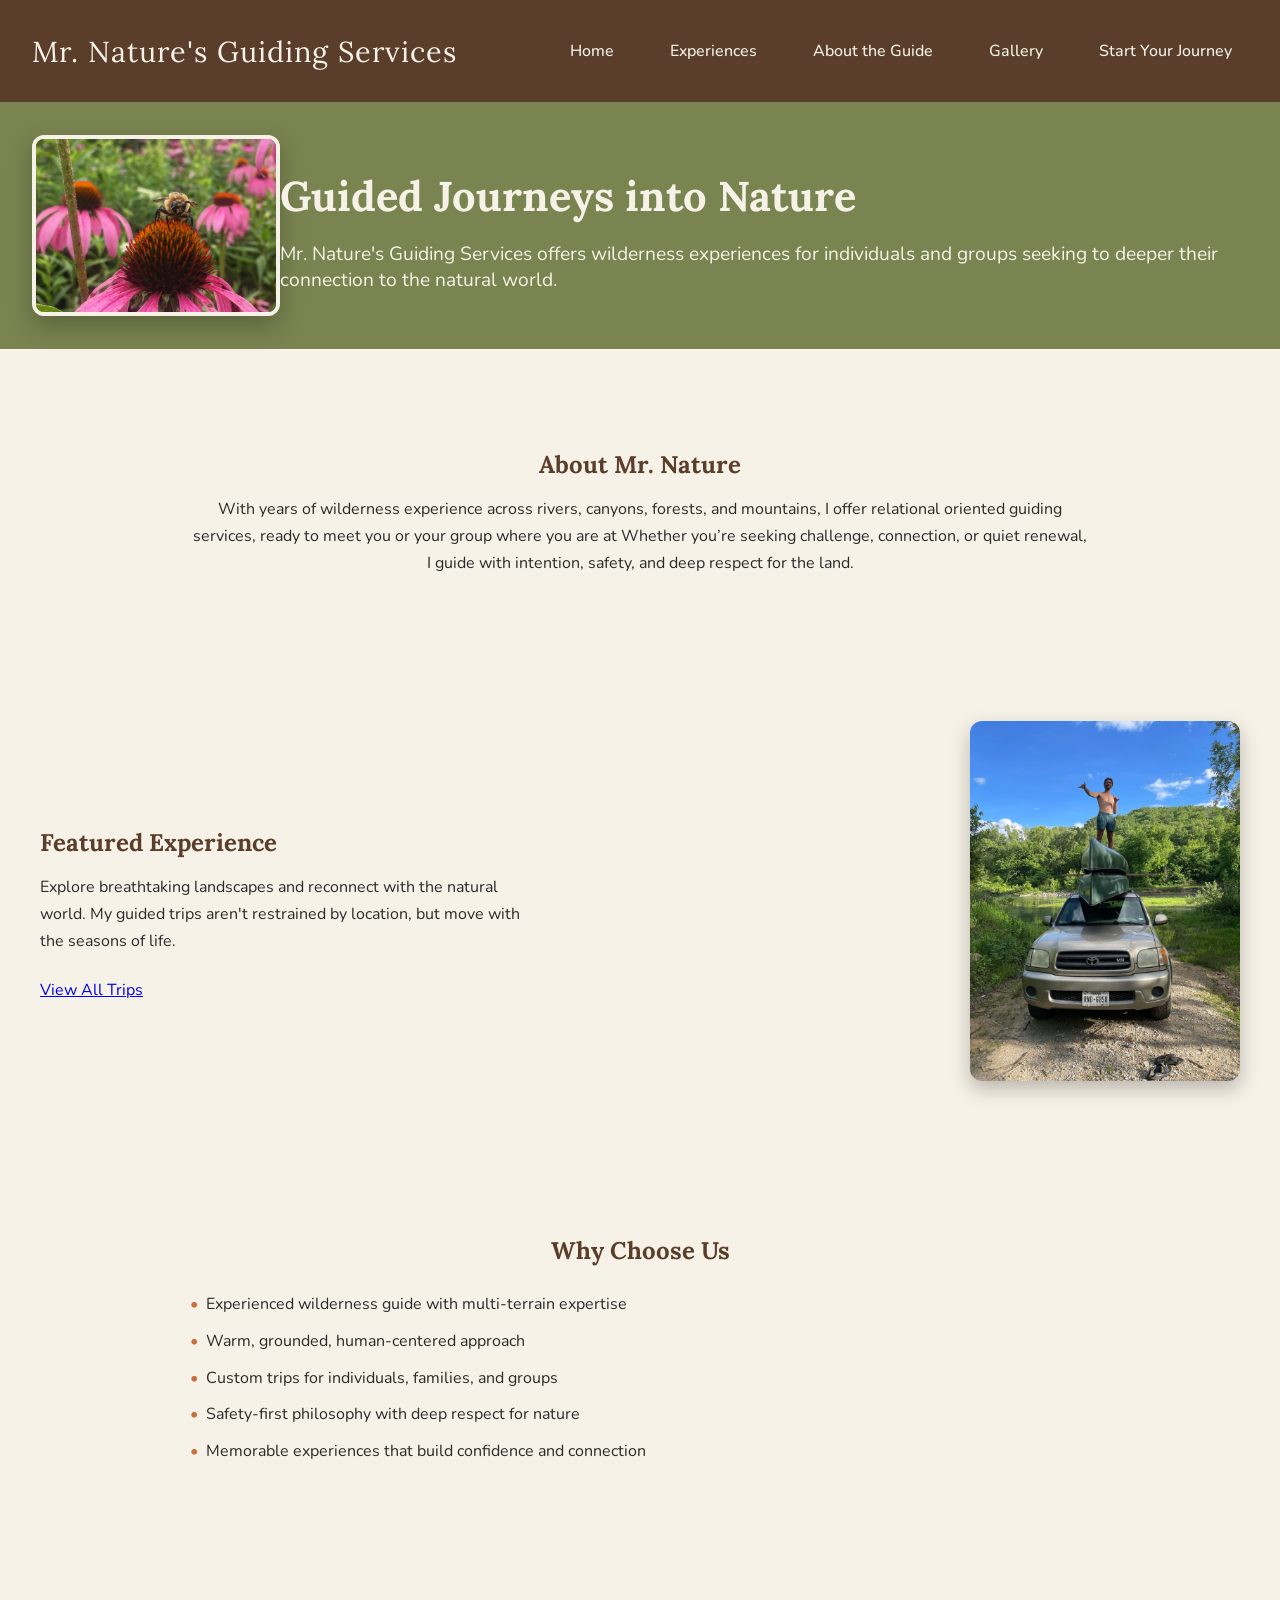
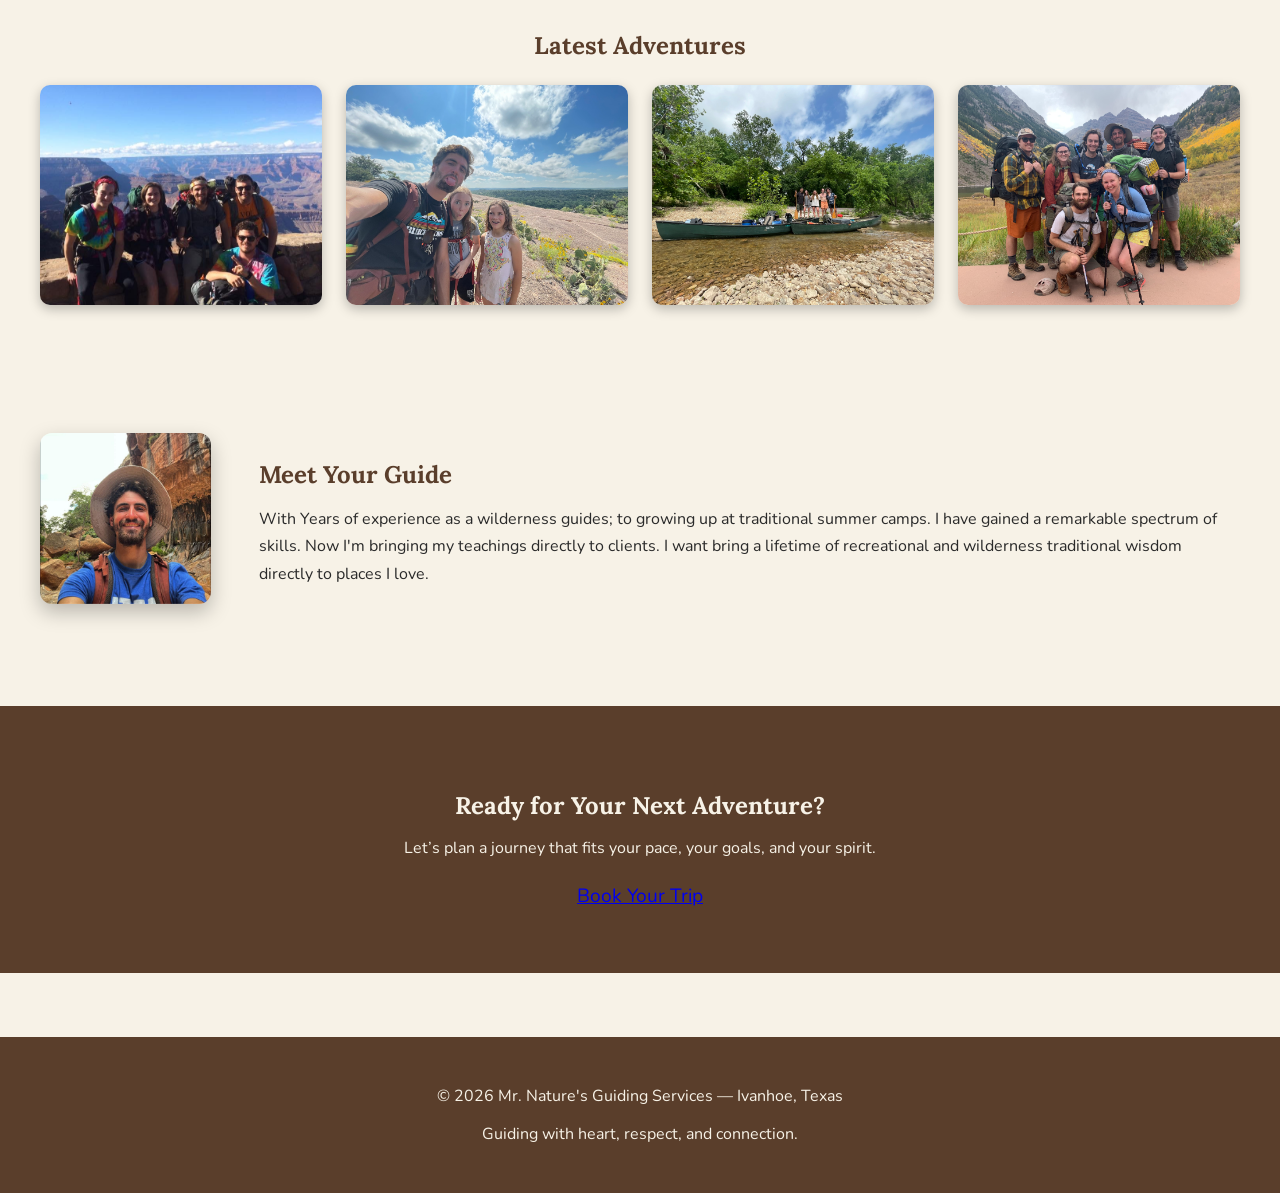
==== commit d3fb341c: "Revise index.html for content updates and layout Updated content and structure for improved clarity " ====
--- a/index.html
+++ b/index.html
@@ -53,15 +53,15 @@
 
   <div class="hero-content">
     <h1>Guided Journeys into Nature</h1>
-    <p>Mr. Nature's Guiding Services offers warm, grounded wilderness experiences for individuals and groups seeking connection, challenge, and renewal.</p>
+    <p>Mr. Nature's Guiding Services offers wilderness experiences for individuals and groups seeking to deeper their connection to the natural world.</p>
   </div>
 </section>
 <section class="about">
   <h2>About Mr. Nature</h2>
   <p>
     With years of wilderness experience across rivers, canyons, forests, and mountains,
-    Mr. Nature’s Guiding Services offers grounded, heart-centered outdoor adventures.
-    Whether you’re seeking challenge, connection, or quiet renewal, we guide with
+    I offer relational oriented guiding services, ready to meet you or your group where you are at
+    Whether you’re seeking challenge, connection, or quiet renewal, I guide with
     intention, safety, and deep respect for the land.
   </p>
 </section>
@@ -70,8 +70,7 @@
     <h2>Featured Experience</h2>
     <p>
       Explore breathtaking landscapes and reconnect with the natural world.
-      Our guided trips blend adventure with reflection, offering moments of awe,
-      challenge, and clarity.
+      My guided trips aren't restrained by location, but move with the seasons of life.
     </p>
     <a href="guiding-services.html" class="btn-primary">View All Trips</a>
   </div>
@@ -108,10 +107,9 @@
   <div class="guide-text">
     <h2>Meet Your Guide</h2>
     <p>
-      Jon “Mr. Nature” brings years of wilderness experience across rivers, canyons,
-      forests, and mountains. His guiding philosophy blends adventure, reflection,
-      and grounded connection with the land. Whether you're seeking challenge or
-      quiet renewal, Jon leads with intention, safety, and heart.
+With Years of experience as a wilderness guides; to growing up at traditional summer camps.
+I have gained a remarkable spectrum of skills. Now I'm bringing my teachings directly to clients.
+I want bring a lifetime of recreational and wilderness traditional wisdom directly to places I love.
     </p>
   </div>
 </section>
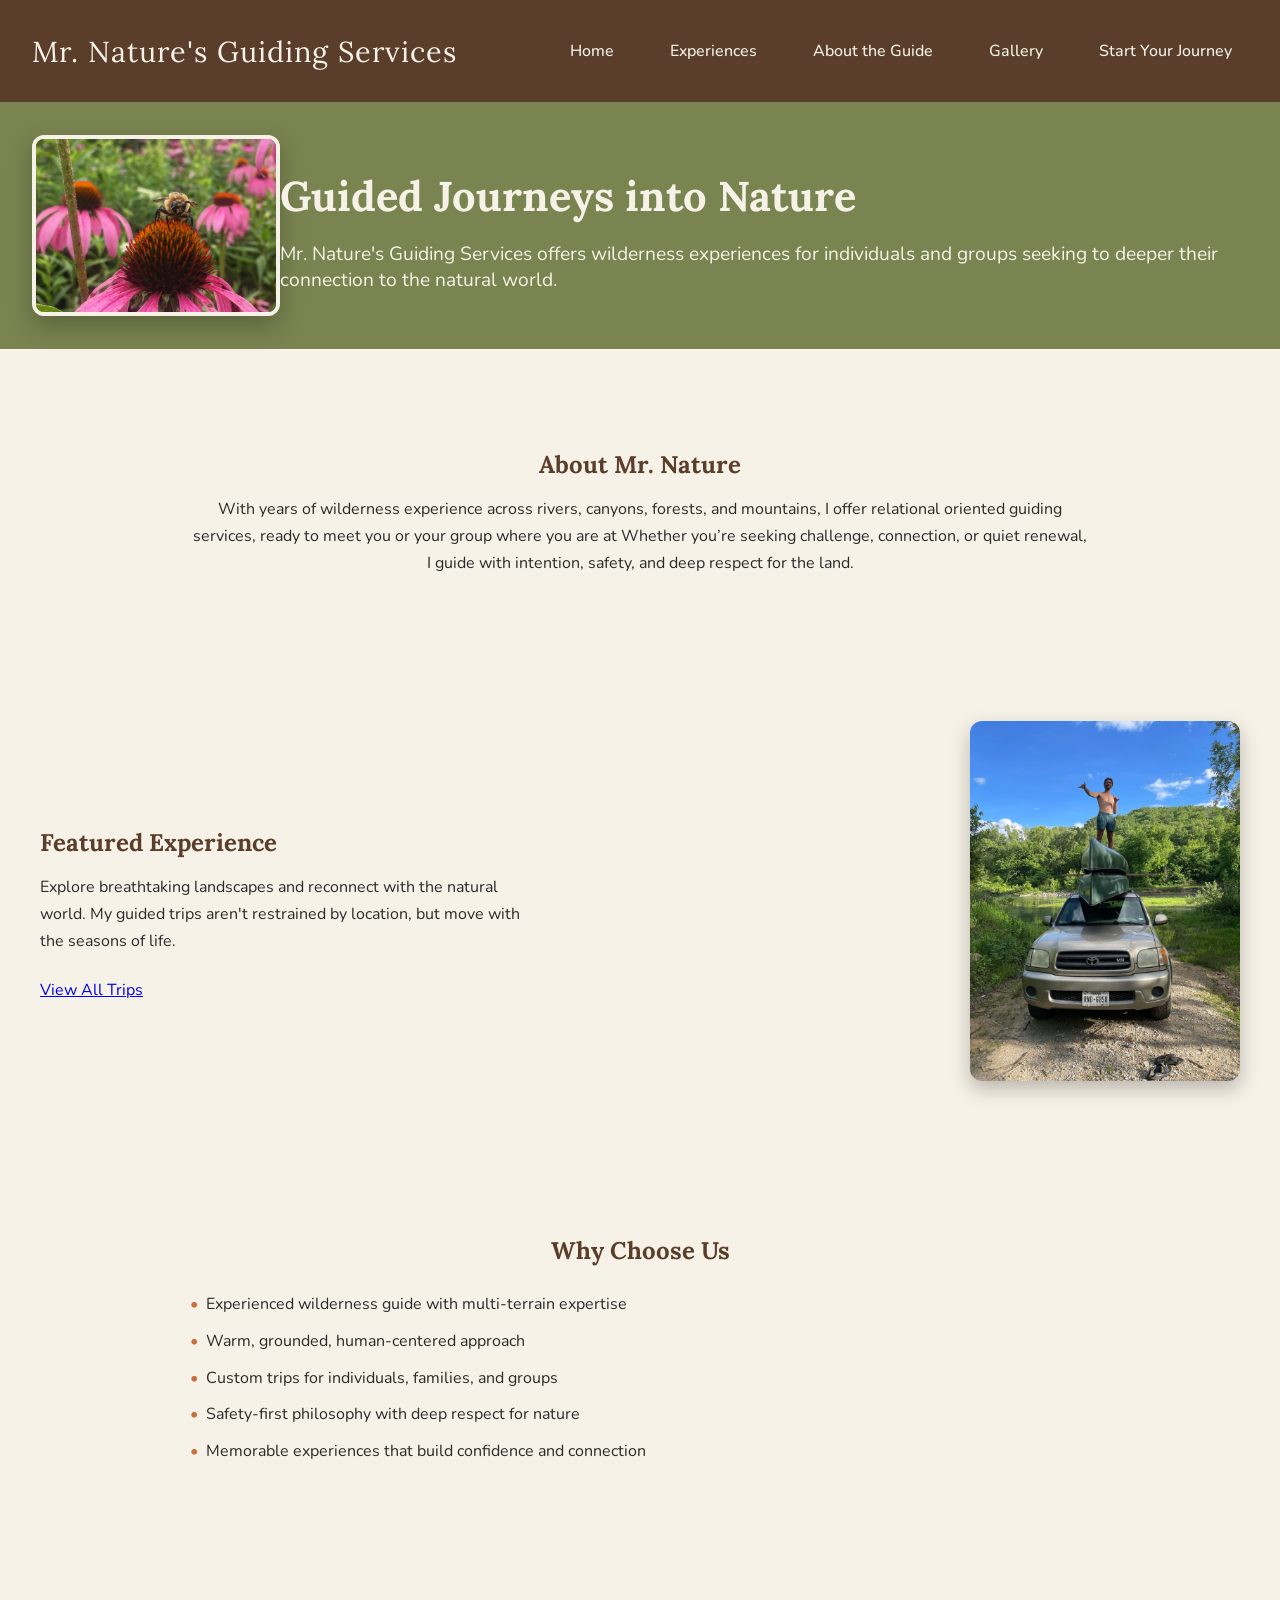
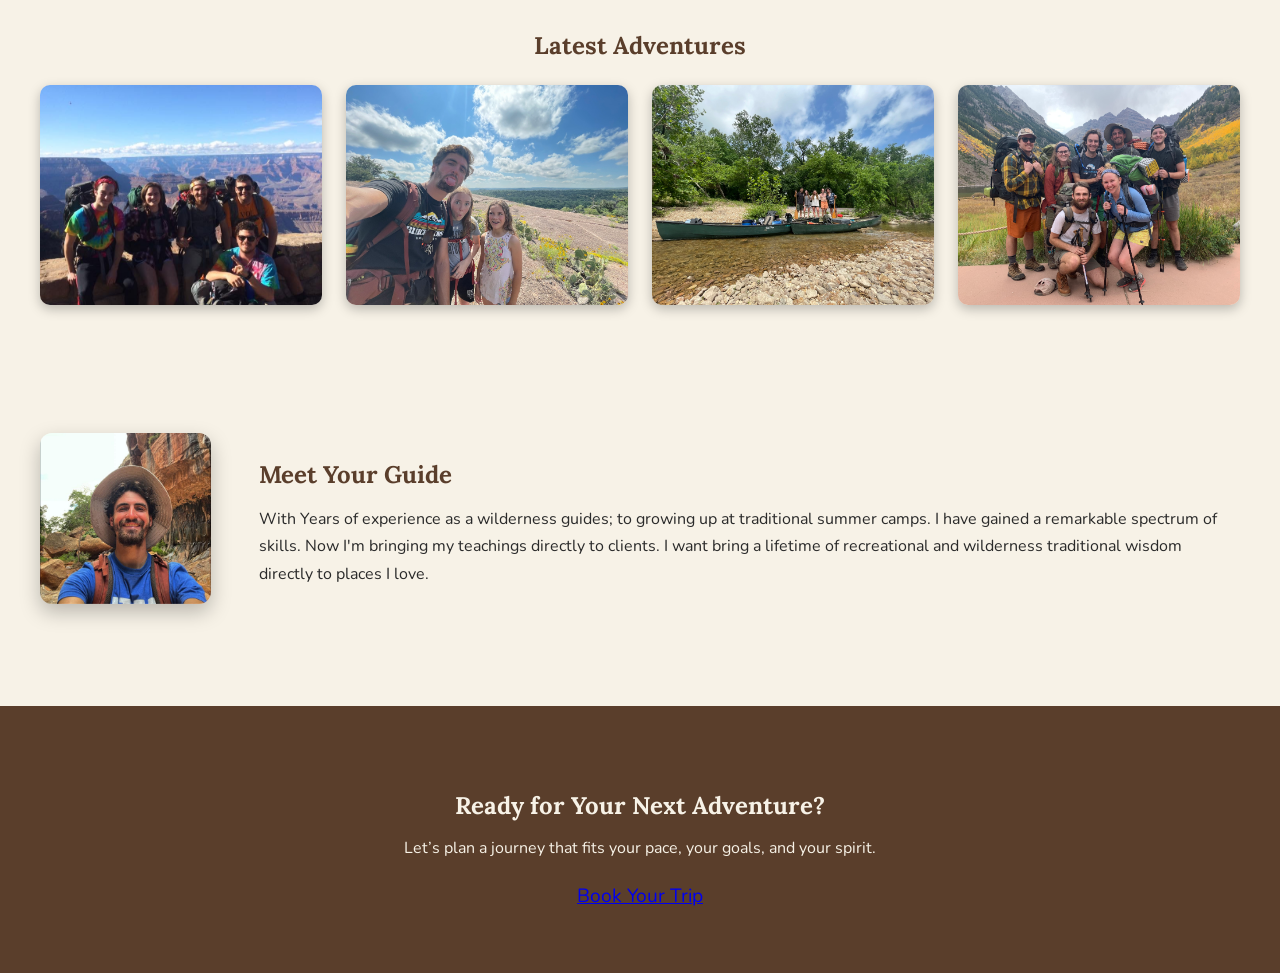
==== commit 18460f47: "Fix HTML structure and content formatting" ====
--- a/index.html
+++ b/index.html
@@ -118,10 +118,6 @@
   <p>Let’s plan a journey that fits your pace, your goals, and your spirit.</p>
   <a href="book.html" class="btn-primary cta-button">Book Your Trip</a>
 </section>
-<footer class="site-footer">
-  <p>© 2026 Mr. Nature's Guiding Services — Ivanhoe, Texas</p>
-  <p>Guiding with heart, respect, and connection.</p>
-</footer>
 
 </body>
 </html>
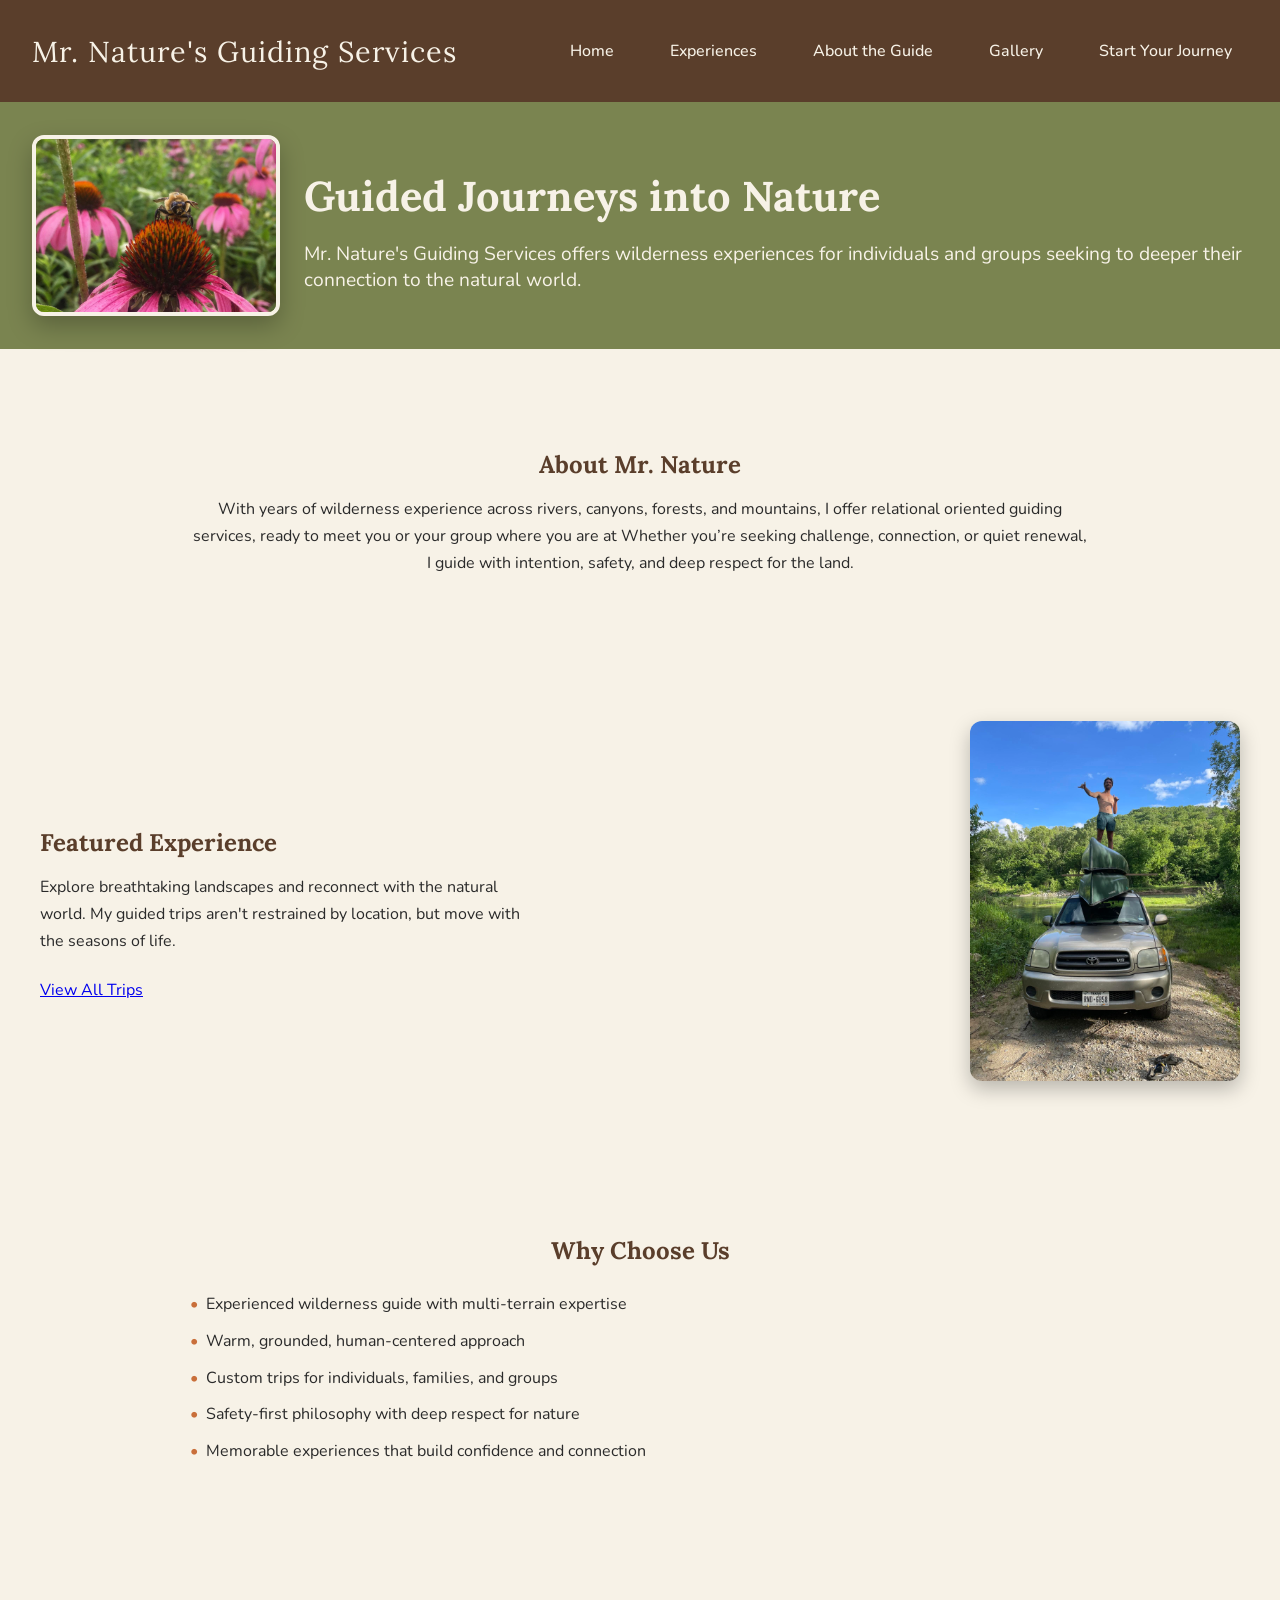
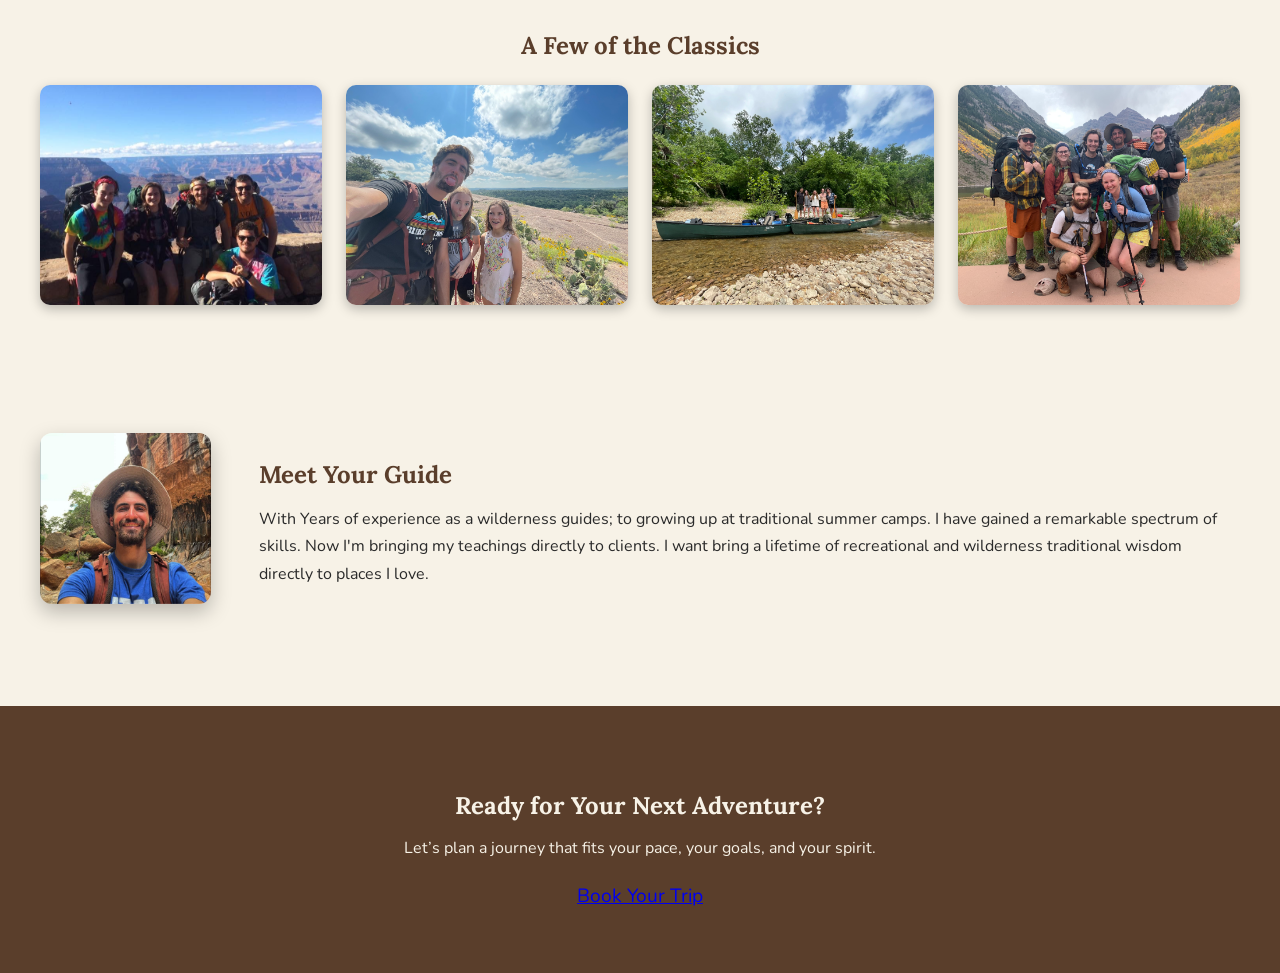
==== commit 6085a2ac: "Fix HTML formatting and update content" ====
--- a/index.html
+++ b/index.html
@@ -90,7 +90,7 @@
   </ul>
 </section>
 <section class="latest-adventures">
-  <h2>Latest Adventures</h2>
+  <h2>A Few of the Classics</h2>
 
   <div class="adventure-grid">
     <img src="Grand Canyon Crew 1.jpg">
--- a/main.css
+++ b/main.css
@@ -56,7 +56,7 @@
   display: flex;
   align-items: center;
   justify-content: flex-start;
-  gap: var(--space-0);
+  gap: var(--space-3);
   padding: var(--space-4) var(--space-4);
   background: var(--earth-olive);
   color: var(--cream);
@@ -449,4 +449,118 @@
 .photos-hero p {
   font-family: var(--font-body);
   font-size: 1.2rem;
-}+}
+
+.gallery {
+    display: grid;
+    grid-template-columns: repeat(auto-fit, minmax(300px, 1fr));
+    gap: 20px;
+    max-width: 1400px;
+    margin: 0 auto;
+    padding: 20px;
+}
+
+.gallery img {
+    width: 100%;
+    height: 250px;
+    object-fit: cover;
+    border-radius: 12px;
+    display: block;
+    box-shadow: 0 4px 12px rgba(0,0,0,0.25);
+    cursor: pointer;
+}
+.gallery {
+    display: grid;
+    grid-template-columns: repeat(auto-fit, minmax(300px, 1fr));
+    gap: 20px;
+    max-width: 1400px;
+    margin: auto;
+    padding: 20px;
+}
+
+.gallery img {
+    width: 100%;
+    height: 250px;
+    object-fit: cover;
+    border-radius: 12px;
+    cursor: pointer;
+}
+
+.lightbox {
+    display: none;
+    position: fixed;
+    z-index: 999;
+    left: 0;
+    top: 0;
+    width: 100%;
+    height: 100%;
+    background: rgba(0,0,0,0.9);
+}
+
+.lightbox-content {
+    display: block;
+    max-width: 90%;
+    max-height: 90%;
+    margin: 3% auto;
+}
+
+.close {
+    position: absolute;
+    top: 20px;
+    right: 35px;
+    color: white;
+    font-size: 40px;
+    cursor: pointer;
+}
+.prev,
+.next {
+    position: absolute;
+    top: 50%;
+    transform: translateY(-50%);
+    color: white;
+    font-size: 60px;
+    font-weight: bold;
+    cursor: pointer;
+    padding: 20px;
+    user-select: none;
+}
+
+.prev {
+    left: 20px;
+}
+
+.next {
+    right: 20px;
+}
+
+.prev:hover,
+.next:hover {
+    color: var(--amber);
+}
+@media (max-width: 768px) {
+
+  .main-nav,
+  .hero,
+  .featured,
+  .meet-guide,
+  .service-block {
+    flex-direction: column;
+    text-align: center;
+  }
+
+  .logo {
+    font-size: 1.4rem;
+  }
+
+  .nav-links {
+    justify-content: center;
+    padding-left: 0;
+  }
+
+  .hero-image,
+  .guide-image,
+  .service-image,
+  .featured-image {
+    max-width: 100%;
+  }
+}
